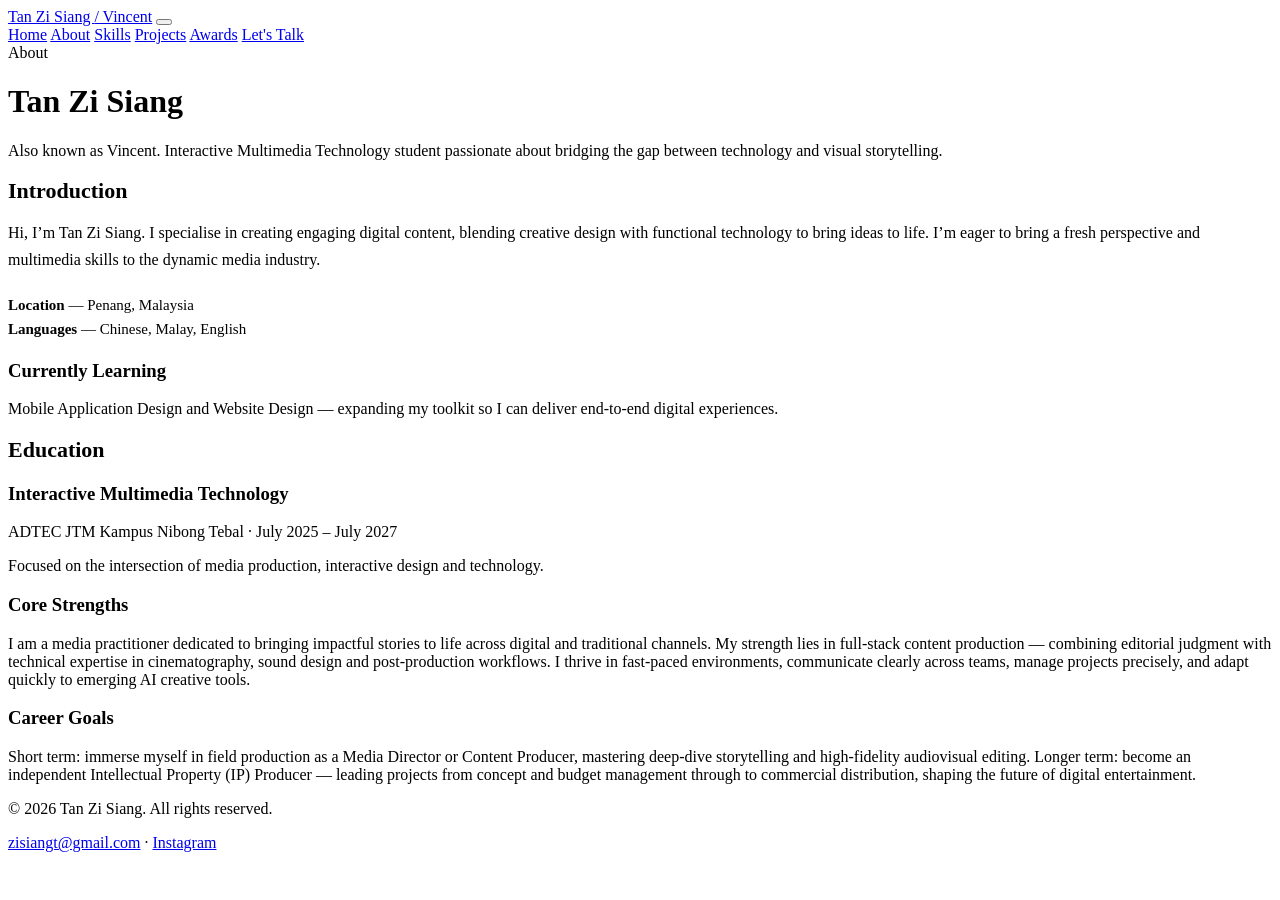
==== about.html @ 598cffa8 "Add files via upload" ====
<!DOCTYPE html>
<html lang="en">
<head>
  <meta charset="utf-8">
  <meta name="viewport" content="width=device-width, initial-scale=1, viewport-fit=cover">
  <title>About — Tan Zi Siang</title>
  <meta name="description" content="About Tan Zi Siang (Vincent) — Interactive Multimedia Technology graduate path, strengths and career goals.">
  <link rel="stylesheet" href="css/style.css">
</head>
<body>
  <header class="site-header">
    <a href="index.html" class="logo">Tan Zi Siang <span>/ Vincent</span></a>
    <button class="nav-toggle" aria-label="Menu" aria-expanded="false">
      <span></span><span></span><span></span>
    </button>
    <nav class="nav">
      <a href="index.html">Home</a>
      <a href="about.html" class="active">About</a>
      <a href="skills.html">Skills</a>
      <a href="projects.html">Projects</a>
      <a href="awards.html">Awards</a>
      <a href="contact.html" class="nav-cta">Let's Talk</a>
    </nav>
  </header>

  <main>
    <div class="page-hero">
      <span class="section-label"><i></i>About</span>
      <h1 class="section-title">Tan Zi Siang</h1>
      <p class="section-lead">Also known as Vincent. Interactive Multimedia Technology student passionate about bridging the gap between technology and visual storytelling.</p>
    </div>

    <section class="section" style="padding-top: 0;">
      <div class="grid-2">
        <div>
          <h2 style="font-size:22px;font-weight:700;margin-bottom:16px;color:var(--dark);">Introduction</h2>
          <p style="font-size:16px;line-height:1.65;color:var(--text-muted);margin-bottom:20px;">
            Hi, I’m Tan Zi Siang. I specialise in creating engaging digital content, blending creative design with functional technology to bring ideas to life. I’m eager to bring a fresh perspective and multimedia skills to the dynamic media industry.
          </p>
          <p style="font-size:15px;line-height:1.6;color:var(--text-muted);">
            <strong style="color:var(--dark);">Location</strong> — Penang, Malaysia<br>
            <strong style="color:var(--dark);">Languages</strong> — Chinese, Malay, English
          </p>
        </div>
        <div class="card">
          <h3>Currently Learning</h3>
          <p>Mobile Application Design and Website Design — expanding my toolkit so I can deliver end-to-end digital experiences.</p>
        </div>
      </div>

      <div class="mt-48">
        <h2 style="font-size:22px;font-weight:700;margin-bottom:20px;color:var(--dark);">Education</h2>
        <div class="timeline">
          <div class="timeline-item">
            <h3>Interactive Multimedia Technology</h3>
            <div class="meta">ADTEC JTM Kampus Nibong Tebal · July 2025 – July 2027</div>
            <p>Focused on the intersection of media production, interactive design and technology.</p>
          </div>
        </div>
      </div>

      <div class="mt-48 grid-2">
        <div class="card">
          <h3>Core Strengths</h3>
          <p>I am a media practitioner dedicated to bringing impactful stories to life across digital and traditional channels. My strength lies in full-stack content production — combining editorial judgment with technical expertise in cinematography, sound design and post-production workflows. I thrive in fast-paced environments, communicate clearly across teams, manage projects precisely, and adapt quickly to emerging AI creative tools.</p>
        </div>
        <div class="card">
          <h3>Career Goals</h3>
          <p>Short term: immerse myself in field production as a Media Director or Content Producer, mastering deep-dive storytelling and high-fidelity audiovisual editing. Longer term: become an independent Intellectual Property (IP) Producer — leading projects from concept and budget management through to commercial distribution, shaping the future of digital entertainment.</p>
        </div>
      </div>
    </section>
  </main>

  <footer class="site-footer">
    <p>© 2026 Tan Zi Siang. All rights reserved.</p>
    <p>
      <a href="mailto:zisiangt@gmail.com">zisiangt@gmail.com</a>
      ·
      <a href="https://instagram.com/vincent._.zs" target="_blank" rel="noopener">Instagram</a>
    </p>
  </footer>

  <script src="js/main.js"></script>
</body>
</html>
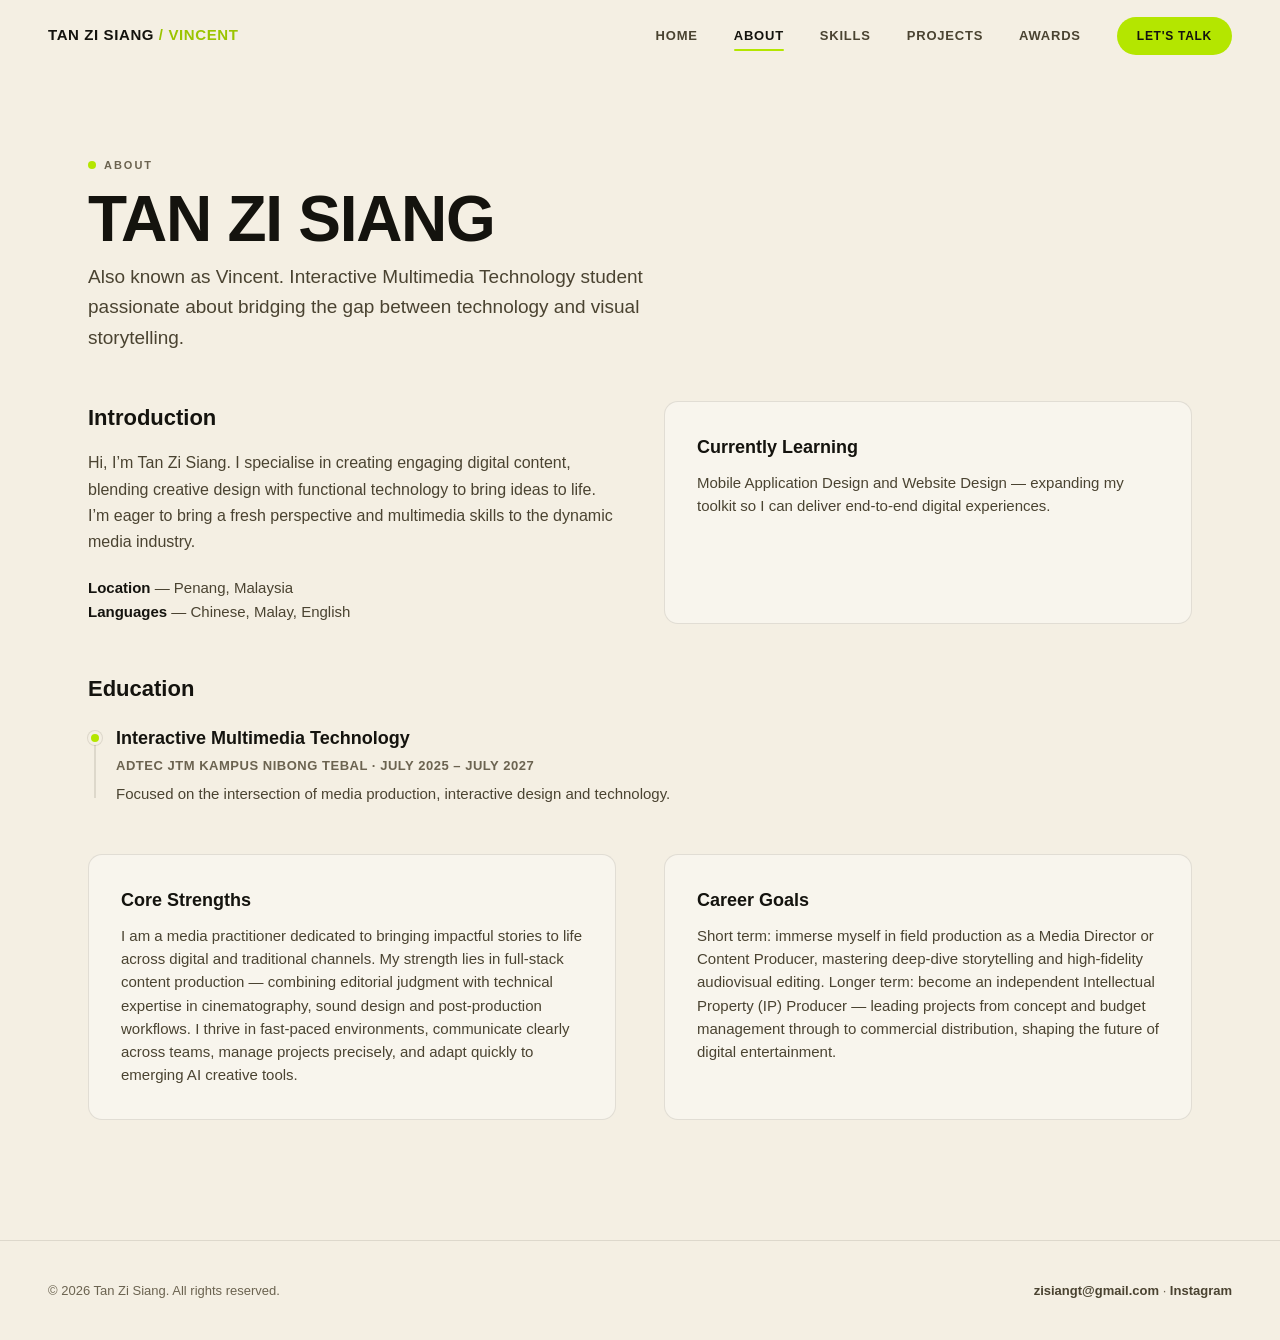
==== commit e78f718d: "Add files via upload" ====
--- a/about.html
+++ b/about.html
@@ -5,7 +5,7 @@
   <meta name="viewport" content="width=device-width, initial-scale=1, viewport-fit=cover">
   <title>About — Tan Zi Siang</title>
   <meta name="description" content="About Tan Zi Siang (Vincent) — Interactive Multimedia Technology graduate path, strengths and career goals.">
-  <link rel="stylesheet" href="css/style.css">
+  <link rel="stylesheet" href="style.css">
 </head>
 <body>
   <header class="site-header">
@@ -81,6 +81,6 @@
     </p>
   </footer>
 
-  <script src="js/main.js"></script>
+  <script src="main.js"></script>
 </body>
 </html>
--- a/style.css
+++ b/style.css
@@ -0,0 +1,637 @@
+/* ============================================
+   Tan Zi Siang / Vincent — Portfolio
+   Design system inspired by high-end athlete sites
+   ============================================ */
+
+:root {
+  --bg: #F4EFE3;
+  --bg-soft: #F8F5ED;
+  --bg-card: rgba(244, 239, 227, 0.92);
+  --text: #1d1a12;
+  --text-muted: #4a4331;
+  --text-soft: #6b6350;
+  --accent: #B4E600;
+  --accent-dark: #9bc400;
+  --line: rgba(59, 51, 32, 0.12);
+  --dark: #14130E;
+  --radius: 14px;
+  --radius-pill: 999px;
+  --font: "Helvetica Neue", Helvetica, Arial, sans-serif;
+  --font-display: "HelveticaNeue-CondensedBlack", "HelveticaNeue-CondensedBold", "AvenirNextCondensed-Heavy", "Arial Narrow", Impact, sans-serif;
+  --ease: cubic-bezier(0.22, 1, 0.36, 1);
+  --header-h: 72px;
+}
+
+*, *::before, *::after { box-sizing: border-box; margin: 0; padding: 0; }
+
+html {
+  scroll-behavior: smooth;
+  -webkit-font-smoothing: antialiased;
+  -moz-osx-font-smoothing: grayscale;
+}
+
+body {
+  font-family: var(--font);
+  background: var(--bg);
+  color: var(--text);
+  line-height: 1.5;
+  min-height: 100vh;
+  overflow-x: hidden;
+}
+
+img { max-width: 100%; height: auto; display: block; }
+a { color: inherit; text-decoration: none; }
+ul { list-style: none; }
+
+/* ========== Header ========== */
+.site-header {
+  position: fixed;
+  top: 0; left: 0; right: 0;
+  z-index: 100;
+  height: var(--header-h);
+  display: flex;
+  align-items: center;
+  justify-content: space-between;
+  padding: 0 clamp(20px, 4vw, 48px);
+  background: rgba(244, 239, 227, 0.85);
+  backdrop-filter: blur(12px);
+  -webkit-backdrop-filter: blur(12px);
+  border-bottom: 1px solid transparent;
+  transition: border-color 0.3s, background 0.3s;
+}
+
+.site-header.scrolled {
+  border-bottom-color: var(--line);
+  background: rgba(244, 239, 227, 0.95);
+}
+
+.logo {
+  font-weight: 800;
+  font-size: 15px;
+  letter-spacing: 0.04em;
+  text-transform: uppercase;
+  color: var(--dark);
+}
+
+.logo span { color: var(--accent-dark); }
+
+.nav {
+  display: flex;
+  align-items: center;
+  gap: clamp(18px, 3vw, 36px);
+}
+
+.nav a {
+  font-size: 13px;
+  font-weight: 600;
+  letter-spacing: 0.06em;
+  text-transform: uppercase;
+  color: var(--text-muted);
+  transition: color 0.25s;
+  position: relative;
+}
+
+.nav a:hover,
+.nav a.active { color: var(--dark); }
+
+.nav a.active::after {
+  content: "";
+  position: absolute;
+  left: 0; right: 0; bottom: -6px;
+  height: 2px;
+  background: var(--accent);
+  border-radius: 1px;
+}
+
+.nav-cta {
+  display: inline-flex;
+  align-items: center;
+  padding: 10px 20px;
+  border-radius: var(--radius-pill);
+  background: var(--accent);
+  color: var(--dark) !important;
+  font-size: 12px !important;
+  font-weight: 700 !important;
+  letter-spacing: 0.04em;
+  transition: transform 0.25s var(--ease), background 0.25s;
+}
+
+.nav-cta:hover {
+  transform: scale(1.04);
+  background: var(--accent-dark);
+}
+
+.nav-toggle {
+  display: none;
+  width: 40px; height: 40px;
+  border: none;
+  background: transparent;
+  cursor: pointer;
+  position: relative;
+  z-index: 110;
+}
+
+.nav-toggle span {
+  display: block;
+  width: 22px; height: 2px;
+  background: var(--dark);
+  margin: 5px auto;
+  transition: 0.3s;
+}
+
+/* Mobile nav */
+@media (max-width: 860px) {
+  .nav-toggle { display: block; }
+  .nav {
+    position: fixed;
+    inset: 0;
+    background: var(--bg);
+    flex-direction: column;
+    justify-content: center;
+    gap: 28px;
+    opacity: 0;
+    pointer-events: none;
+    transition: opacity 0.35s;
+    z-index: 105;
+  }
+  .nav.open {
+    opacity: 1;
+    pointer-events: auto;
+  }
+  .nav a { font-size: 18px; }
+  .nav-cta { margin-top: 12px; }
+}
+
+/* ========== Main layout ========== */
+main { padding-top: var(--header-h); }
+
+.section {
+  padding: clamp(64px, 10vw, 120px) clamp(20px, 4vw, 48px);
+  max-width: 1200px;
+  margin: 0 auto;
+}
+
+.section-label {
+  display: inline-flex;
+  align-items: center;
+  gap: 8px;
+  font-size: 11px;
+  font-weight: 700;
+  letter-spacing: 0.18em;
+  text-transform: uppercase;
+  color: var(--text-soft);
+  margin-bottom: 16px;
+}
+
+.section-label i {
+  width: 8px; height: 8px;
+  border-radius: 50%;
+  background: var(--accent);
+}
+
+.section-title {
+  font-family: var(--font-display);
+  font-weight: 900;
+  font-size: clamp(36px, 6vw, 64px);
+  line-height: 0.95;
+  letter-spacing: -0.02em;
+  text-transform: uppercase;
+  color: var(--dark);
+  margin-bottom: 24px;
+}
+
+.section-lead {
+  font-size: clamp(16px, 2vw, 19px);
+  line-height: 1.6;
+  color: var(--text-muted);
+  max-width: 560px;
+}
+
+/* ========== Hero (Home) ========== */
+.hero {
+  position: relative;
+  isolation: isolate;
+  min-height: calc(100svh - var(--header-h));
+  display: grid;
+  grid-template-columns: 1fr 1fr;
+  align-items: end;
+  gap: 40px;
+  padding: 40px clamp(20px, 4vw, 48px) 48px;
+  overflow: hidden;
+  background: var(--bg);
+}
+
+@media (max-width: 900px) {
+  .hero {
+    grid-template-columns: 1fr;
+    min-height: auto;
+    padding-top: 32px;
+    padding-bottom: 40px;
+  }
+}
+
+.hero-copy {
+  position: relative;
+  z-index: 2;
+  padding-bottom: 24px;
+}
+
+.hero-mark h1 {
+  font-family: var(--font-display);
+  font-weight: 900;
+  font-size: clamp(48px, 9vw, 110px);
+  line-height: 0.82;
+  letter-spacing: -0.02em;
+  text-transform: uppercase;
+  color: var(--dark);
+  margin-bottom: 12px;
+}
+
+.hero-mark p {
+  font-size: 12px;
+  font-weight: 600;
+  letter-spacing: 0.16em;
+  text-transform: uppercase;
+  color: var(--text-soft);
+  margin-bottom: 28px;
+}
+
+.hero-intro {
+  font-size: 16px;
+  line-height: 1.55;
+  color: var(--text-muted);
+  max-width: 380px;
+  margin-bottom: 28px;
+}
+
+.hero-actions {
+  display: flex;
+  flex-wrap: wrap;
+  gap: 12px;
+  margin-bottom: 32px;
+}
+
+.btn {
+  display: inline-flex;
+  align-items: center;
+  justify-content: center;
+  padding: 14px 26px;
+  border-radius: var(--radius-pill);
+  font-size: 13px;
+  font-weight: 700;
+  letter-spacing: 0.03em;
+  transition: transform 0.25s var(--ease), background 0.25s, color 0.25s;
+}
+
+.btn-primary {
+  background: var(--accent);
+  color: var(--dark);
+}
+
+.btn-primary:hover {
+  transform: scale(1.04);
+  background: var(--accent-dark);
+}
+
+.btn-ghost {
+  background: transparent;
+  border: 1px solid var(--line);
+  color: var(--text);
+}
+
+.btn-ghost:hover {
+  border-color: var(--text-soft);
+  background: rgba(0,0,0,0.03);
+}
+
+.availability {
+  display: inline-flex;
+  align-items: center;
+  gap: 10px;
+  padding: 12px 16px;
+  border-radius: var(--radius);
+  background: var(--bg-card);
+  border: 1px solid var(--line);
+  backdrop-filter: blur(6px);
+  max-width: 280px;
+}
+
+.availability .dot {
+  width: 8px; height: 8px;
+  border-radius: 50%;
+  background: var(--accent);
+  flex-shrink: 0;
+}
+
+.availability p {
+  font-size: 13px;
+  line-height: 1.4;
+  color: var(--text-muted);
+}
+
+.availability strong {
+  display: block;
+  font-size: 10px;
+  font-weight: 700;
+  letter-spacing: 0.14em;
+  text-transform: uppercase;
+  color: var(--dark);
+  margin-bottom: 2px;
+}
+
+/* Portrait side */
+.hero-portrait {
+  position: relative;
+  z-index: 1;
+  display: flex;
+  justify-content: center;
+  align-items: flex-end;
+}
+
+.portrait-frame {
+  position: relative;
+  width: min(420px, 88vw);
+  aspect-ratio: 1 / 1.15;
+  border-radius: 20px;
+  overflow: hidden;
+  background: #e8e2d4;
+  box-shadow: 0 24px 60px rgba(29, 26, 18, 0.12);
+}
+
+.portrait-frame img {
+  width: 100%;
+  height: 100%;
+  object-fit: cover;
+  object-position: center top;
+}
+
+.portrait-frame::after {
+  content: "";
+  position: absolute;
+  inset: 0;
+  background: linear-gradient(to top, rgba(244,239,227,0.25) 0%, transparent 40%);
+  pointer-events: none;
+}
+
+/* Subtle contour lines background */
+.hero-bg-lines {
+  position: absolute;
+  inset: 0;
+  z-index: 0;
+  pointer-events: none;
+  opacity: 0.5;
+}
+
+.hero-bg-lines svg {
+  width: 100%;
+  height: 100%;
+}
+
+/* ========== Content cards & grids ========== */
+.grid-2 {
+  display: grid;
+  grid-template-columns: 1fr 1fr;
+  gap: clamp(24px, 4vw, 48px);
+}
+
+@media (max-width: 720px) {
+  .grid-2 { grid-template-columns: 1fr; }
+}
+
+.card {
+  background: var(--bg-soft);
+  border: 1px solid var(--line);
+  border-radius: var(--radius);
+  padding: clamp(22px, 3vw, 32px);
+  transition: border-color 0.3s, transform 0.3s var(--ease);
+}
+
+.card:hover {
+  border-color: rgba(180, 230, 0, 0.35);
+}
+
+.card h3 {
+  font-size: 18px;
+  font-weight: 700;
+  margin-bottom: 10px;
+  color: var(--dark);
+}
+
+.card p {
+  font-size: 15px;
+  line-height: 1.55;
+  color: var(--text-muted);
+}
+
+.skill-group {
+  margin-bottom: 36px;
+}
+
+.skill-group h3 {
+  font-size: 13px;
+  font-weight: 700;
+  letter-spacing: 0.12em;
+  text-transform: uppercase;
+  color: var(--text-soft);
+  margin-bottom: 14px;
+}
+
+.tags {
+  display: flex;
+  flex-wrap: wrap;
+  gap: 8px;
+}
+
+.tag {
+  display: inline-block;
+  padding: 8px 14px;
+  border-radius: var(--radius-pill);
+  background: var(--bg-soft);
+  border: 1px solid var(--line);
+  font-size: 13px;
+  font-weight: 600;
+  color: var(--text);
+}
+
+.tag.accent {
+  background: rgba(180, 230, 0, 0.18);
+  border-color: rgba(180, 230, 0, 0.4);
+}
+
+/* Timeline / education */
+.timeline {
+  display: flex;
+  flex-direction: column;
+  gap: 28px;
+  position: relative;
+  padding-left: 28px;
+}
+
+.timeline::before {
+  content: "";
+  position: absolute;
+  left: 6px;
+  top: 8px;
+  bottom: 8px;
+  width: 2px;
+  background: var(--line);
+}
+
+.timeline-item {
+  position: relative;
+}
+
+.timeline-item::before {
+  content: "";
+  position: absolute;
+  left: -28px;
+  top: 6px;
+  width: 14px;
+  height: 14px;
+  border-radius: 50%;
+  background: var(--accent);
+  border: 3px solid var(--bg);
+  box-shadow: 0 0 0 1px var(--line);
+}
+
+.timeline-item h3 {
+  font-size: 18px;
+  font-weight: 700;
+  color: var(--dark);
+  margin-bottom: 4px;
+}
+
+.timeline-item .meta {
+  font-size: 13px;
+  font-weight: 600;
+  letter-spacing: 0.04em;
+  text-transform: uppercase;
+  color: var(--text-soft);
+  margin-bottom: 8px;
+}
+
+.timeline-item p {
+  font-size: 15px;
+  color: var(--text-muted);
+  line-height: 1.5;
+}
+
+/* Placeholder blocks */
+.placeholder {
+  border: 1.5px dashed var(--line);
+  border-radius: var(--radius);
+  padding: 48px 32px;
+  text-align: center;
+  background: rgba(255,255,255,0.3);
+}
+
+.placeholder h3 {
+  font-size: 20px;
+  font-weight: 700;
+  margin-bottom: 8px;
+  color: var(--dark);
+}
+
+.placeholder p {
+  font-size: 15px;
+  color: var(--text-soft);
+  max-width: 360px;
+  margin: 0 auto;
+}
+
+/* Contact */
+.contact-grid {
+  display: grid;
+  grid-template-columns: repeat(auto-fit, minmax(240px, 1fr));
+  gap: 20px;
+  margin-top: 40px;
+}
+
+.contact-item {
+  padding: 24px;
+  border-radius: var(--radius);
+  background: var(--bg-soft);
+  border: 1px solid var(--line);
+  transition: border-color 0.3s;
+}
+
+.contact-item:hover {
+  border-color: rgba(180, 230, 0, 0.45);
+}
+
+.contact-item .label {
+  font-size: 11px;
+  font-weight: 700;
+  letter-spacing: 0.14em;
+  text-transform: uppercase;
+  color: var(--text-soft);
+  margin-bottom: 8px;
+}
+
+.contact-item a,
+.contact-item span {
+  font-size: 16px;
+  font-weight: 600;
+  color: var(--dark);
+  word-break: break-all;
+}
+
+.contact-item a:hover {
+  color: var(--accent-dark);
+}
+
+/* Footer */
+.site-footer {
+  padding: 40px clamp(20px, 4vw, 48px);
+  border-top: 1px solid var(--line);
+  display: flex;
+  flex-wrap: wrap;
+  justify-content: space-between;
+  align-items: center;
+  gap: 16px;
+  font-size: 13px;
+  color: var(--text-soft);
+}
+
+.site-footer a {
+  font-weight: 600;
+  color: var(--text-muted);
+}
+
+.site-footer a:hover { color: var(--dark); }
+
+/* Utilities */
+.mt-8 { margin-top: 8px; }
+.mt-16 { margin-top: 16px; }
+.mt-24 { margin-top: 24px; }
+.mt-32 { margin-top: 32px; }
+.mt-48 { margin-top: 48px; }
+
+/* Page title block (inner pages) */
+.page-hero {
+  padding: clamp(48px, 8vw, 80px) clamp(20px, 4vw, 48px) clamp(32px, 5vw, 48px);
+  max-width: 1200px;
+  margin: 0 auto;
+}
+
+.page-hero .section-title {
+  margin-bottom: 12px;
+}
+
+/* Subtle entrance */
+@keyframes fadeUp {
+  from { opacity: 0; transform: translateY(16px); }
+  to { opacity: 1; transform: translateY(0); }
+}
+
+.hero-copy, .page-hero {
+  animation: fadeUp 0.7s var(--ease) both;
+}
+
+/* Reduced motion */
+@media (prefers-reduced-motion: reduce) {
+  *, *::before, *::after {
+    animation-duration: 0.01ms !important;
+    transition-duration: 0.01ms !important;
+  }
+}
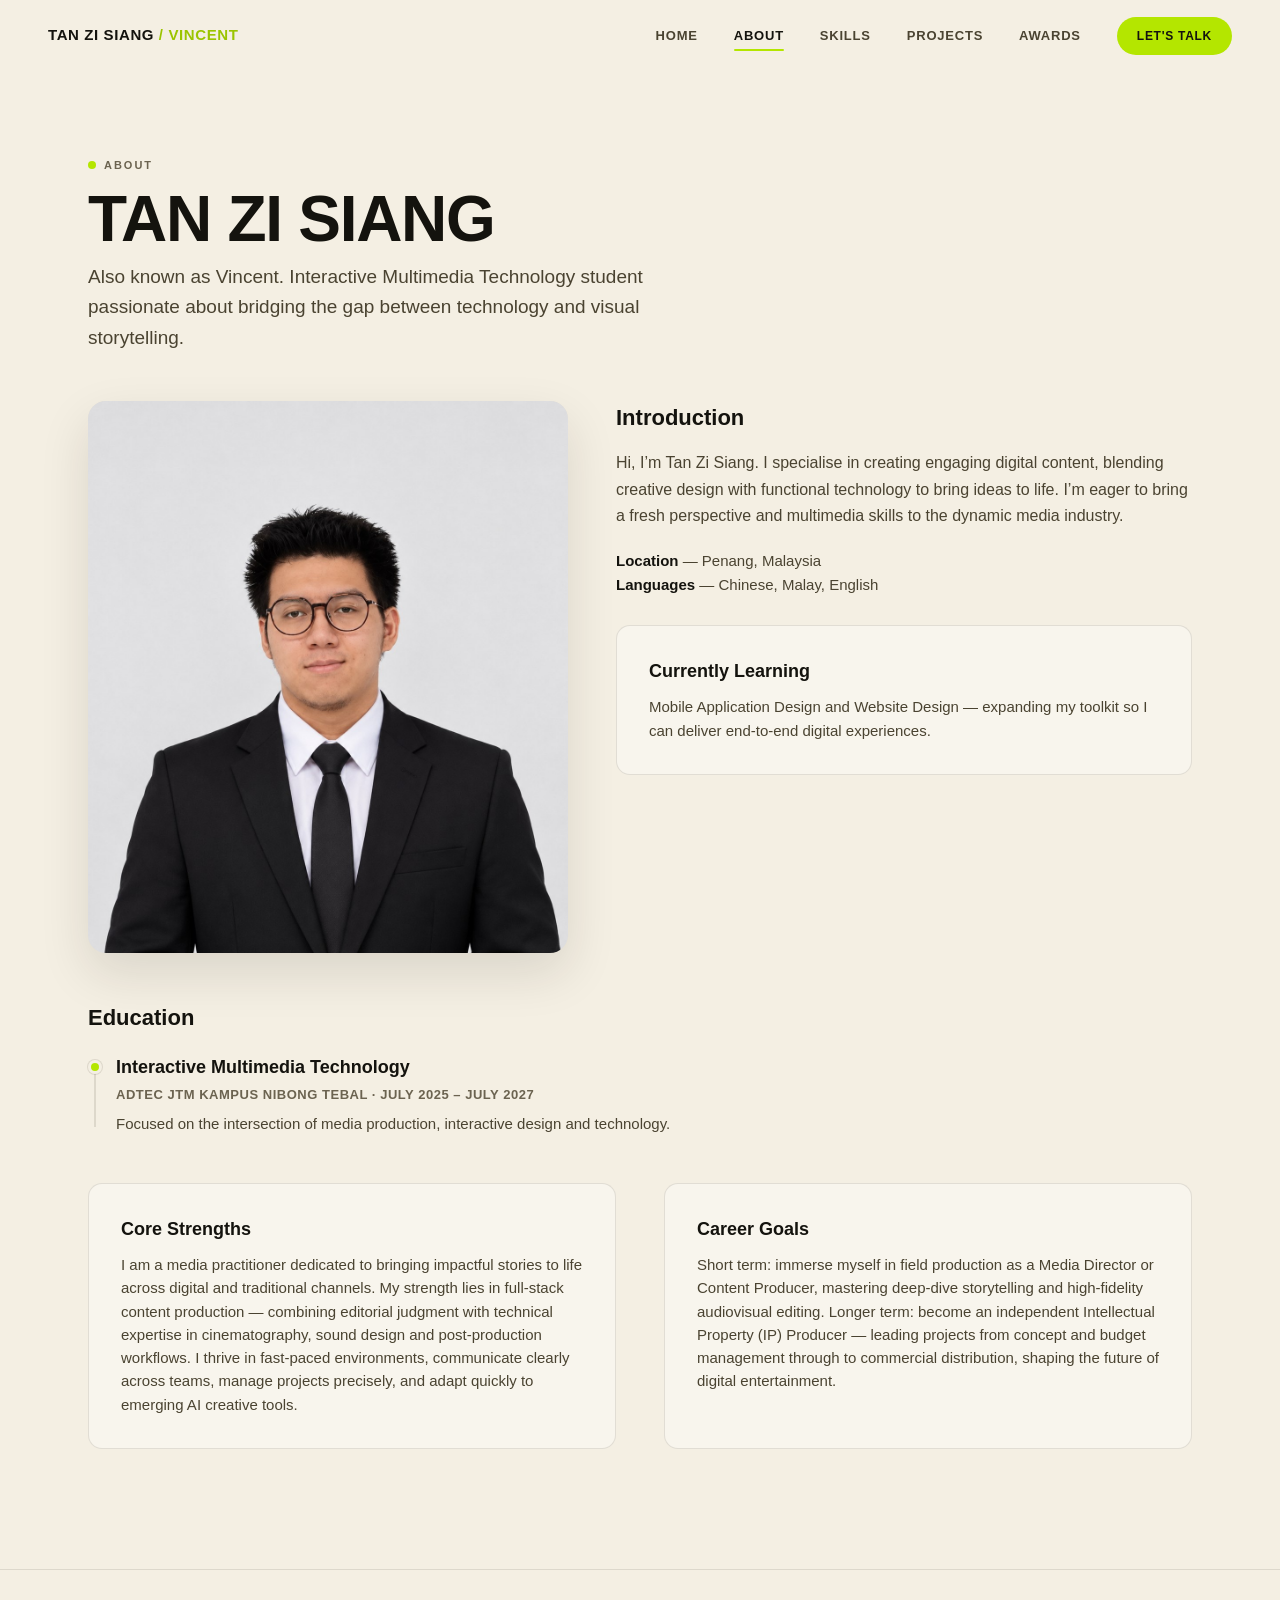
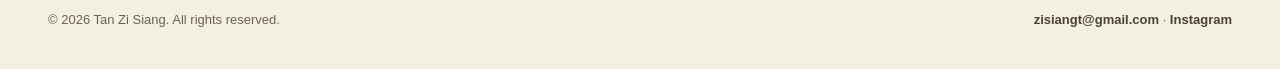
==== commit cbd52fa4: "Add files via upload" ====
--- a/about.html
+++ b/about.html
@@ -6,6 +6,34 @@
   <title>About — Tan Zi Siang</title>
   <meta name="description" content="About Tan Zi Siang (Vincent) — Interactive Multimedia Technology graduate path, strengths and career goals.">
   <link rel="stylesheet" href="style.css">
+  <style>
+    .about-portrait {
+      width: 100%;
+      max-width: 380px;
+      margin: 0 auto 40px;
+      border-radius: 18px;
+      overflow: hidden;
+      box-shadow: 0 20px 50px rgba(29,26,18,0.12);
+      background: #e8e2d4;
+    }
+    .about-portrait img {
+      width: 100%;
+      height: auto;
+      display: block;
+      object-fit: cover;
+      aspect-ratio: 1 / 1.15;
+      object-position: center top;
+    }
+    @media (min-width: 900px) {
+      .about-top {
+        display: grid;
+        grid-template-columns: 1fr 1.2fr;
+        gap: 48px;
+        align-items: start;
+      }
+      .about-portrait { margin: 0; max-width: none; }
+    }
+  </style>
 </head>
 <body>
   <header class="site-header">
@@ -31,7 +59,10 @@
     </div>
 
     <section class="section" style="padding-top: 0;">
-      <div class="grid-2">
+      <div class="about-top">
+        <div class="about-portrait">
+          <img src="portrait.jpg" alt="Tan Zi Siang — professional portrait" width="800" height="920">
+        </div>
         <div>
           <h2 style="font-size:22px;font-weight:700;margin-bottom:16px;color:var(--dark);">Introduction</h2>
           <p style="font-size:16px;line-height:1.65;color:var(--text-muted);margin-bottom:20px;">
@@ -41,10 +72,10 @@
             <strong style="color:var(--dark);">Location</strong> — Penang, Malaysia<br>
             <strong style="color:var(--dark);">Languages</strong> — Chinese, Malay, English
           </p>
-        </div>
-        <div class="card">
-          <h3>Currently Learning</h3>
-          <p>Mobile Application Design and Website Design — expanding my toolkit so I can deliver end-to-end digital experiences.</p>
+          <div class="card" style="margin-top:28px;">
+            <h3>Currently Learning</h3>
+            <p>Mobile Application Design and Website Design — expanding my toolkit so I can deliver end-to-end digital experiences.</p>
+          </div>
         </div>
       </div>
 
@@ -80,7 +111,6 @@
       <a href="https://instagram.com/vincent._.zs" target="_blank" rel="noopener">Instagram</a>
     </p>
   </footer>
-
   <script src="main.js"></script>
 </body>
 </html>
